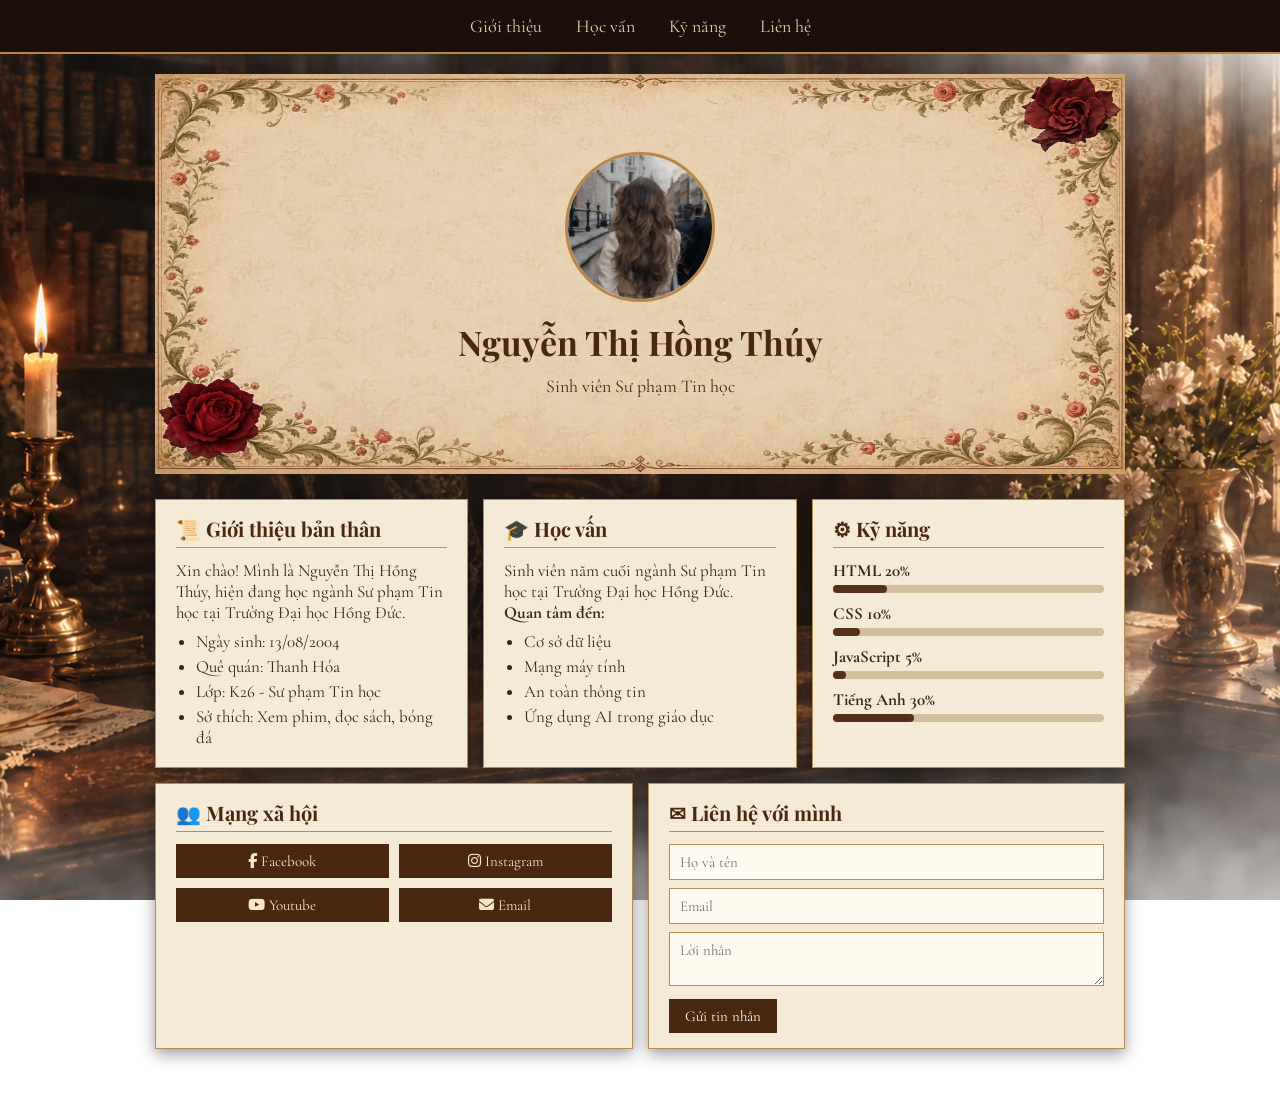
==== index.html @ 57fbdbb1 "Nop bai tap" ====
<!DOCTYPE html>
<html lang="vi">
<head>
    <meta charset="UTF-8">
    <title>Nguyễn Thị Hồng Thúy</title>
    <link href="https://fonts.googleapis.com/css2?family=Cormorant+Garamond:wght@500;700&family=Playfair+Display:wght@700&display=swap" rel="stylesheet">
    <link rel="stylesheet" href="css/style.css">
    <link rel="stylesheet" href="https://cdnjs.cloudflare.com/ajax/libs/font-awesome/6.5.1/css/all.min.css">
</head>
<body>

    <div class="menu">
        <a href="#">Giới thiệu</a>
        <a href="#">Học vấn</a>
        <a href="#">Kỹ năng</a>
        <a href="#">Liên hệ</a>
    </div>

    <div class="thantrang">
        <div class="khungchinh">
            <img class="bia" src="AnhcuaThuy/khung1.png">
            <img class="avatar" src="AnhcuaThuy/avatar.jpg">
            <h1>Nguyễn Thị Hồng Thúy</h1>
            <p class="nghe-nghiep">Sinh viên Sư phạm Tin học</p>
        </div>

        <div class="hang3cot">
            <div class="hopnoidung">
                <h2>📜 Giới thiệu bản thân</h2>
                <p>Xin chào! Mình là Nguyễn Thị Hồng Thúy, hiện đang học ngành Sư phạm Tin học tại Trường Đại học Hồng Đức.</p>
                <ul>
                    <li>Ngày sinh: 13/08/2004</li>
                    <li>Quê quán: Thanh Hóa</li>
                    <li>Lớp: K26 - Sư phạm Tin học</li>
                    <li>Sở thích: Xem phim, đọc sách, bóng đá</li>
                </ul>
            </div>

            <div class="hopnoidung">
                <h2>🎓 Học vấn</h2>
                <p>Sinh viên năm cuối ngành Sư phạm Tin học tại Trường Đại học Hồng Đức.</p>
                <p><b>Quan tâm đến:</b></p>
                <ul>
                    <li>Cơ sở dữ liệu</li>
                    <li>Mạng máy tính</li>
                    <li>An toàn thông tin</li>
                    <li>Ứng dụng AI trong giáo dục</li>
                </ul>
            </div>

            <div class="hopnoidung">
                <h2>⚙ Kỹ năng</h2>
                <div class="dongkynang">
                    <span>HTML</span> <span>20%</span>
                    <div class="thanhxam"><div class="thanhchay" style="width: 20%;"></div></div>
                </div>
                <div class="dongkynang">
                    <span>CSS</span> <span>10%</span>
                    <div class="thanhxam"><div class="thanhchay" style="width: 10%;"></div></div>
                </div>
                <div class="dongkynang">
                    <span>JavaScript</span> <span>5%</span>
                    <div class="thanhxam"><div class="thanhchay" style="width: 5%;"></div></div>
                </div>
                <div class="dongkynang">
                    <span>Tiếng Anh</span> <span>30%</span>
                    <div class="thanhxam"><div class="thanhchay" style="width: 30%;"></div></div>
                </div>
            </div>
        </div>

        <div class="hang2cot">
            <div class="hopnoidung">
                <h2>👥 Mạng xã hội</h2>
                <div class="danhsachnut">
                    <a href="https://www.facebook.com/nguyen.thi.hong.thuy.86806/?locale=vi_VN" Target="blank">
                        <i class="fa-brands fa-facebook-f"></i> Facebook
                    </a>
                    <a href="https://www.instagram.com/hthuy1_308?stkn=MWhvbWF4dzJ4YWx2Mw%3D%3D&utm_source=qr" Target="blank">
                        <i class="fa-brands fa-instagram"></i> Instagram
                    </a>
                    <a href="#" Target="blank">
                        <i class="fa-brands fa-youtube"></i> Youtube
                    </a>
                    <a href="#">
                        <i class="fa-solid fa-envelope"></i> Email
                    </a>
                </div>
            </div>

            <div class="hopnoidung">
                <h2>✉ Liên hệ với mình</h2>
                <form class="bieumau">
                    <input type="text" placeholder="Họ và tên">
                    <input type="email" placeholder="Email">
                    <textarea rows="2" placeholder="Lời nhắn"></textarea>
                    <button type="button">Gửi tin nhắn</button>
                </form>
            </div>
        </div>
    </div>

</body>
</html>
---- css/style.css ----
* {
    margin: 0;
    padding: 0;
    box-sizing: border-box;
}

body {
    margin: 0;
    background: url("background.png");
    background-size: cover;
    background-position: center;
    background-attachment: fixed;

    font-family: 'Cormorant Garamond', serif;
    color: #3b2514;

    padding-bottom: 40px;
}



.menu {
    text-align: center;
    padding: 15px;

    background: #1a0f0a;
    border-bottom: 2px solid #b88648;
}

.menu a {
    color: #e5cfab;
    text-decoration: none;

    margin: 0 15px;
    font-size: 18px;
}

.menu a:hover {
    color: #ffffff;
}



.thantrang {
    max-width: 1000px;
    margin: 20px auto;
    padding: 0 15px;
}



.khungchinh {
    position: relative;

    text-align: center;

    padding: 70px 30px;
    margin-bottom: 25px;

    min-height: 400px;

    display: flex;
    flex-direction: column;
    align-items: center;
    justify-content: center;
}




.bia {
    position: absolute;

    top: 0;
    left: 0;

    width: 100%;
    height: 100%;

    object-fit: fill;

    z-index: 0;

    pointer-events: none;
}



.avatar {
    position: relative;
    z-index: 1;

    width: 150px;
    height: 150px;

    border-radius: 50%;

    border: 3px solid #b88648;

    object-fit: cover;

    margin-bottom: 12px;
}




.khungchinh h1 {
    position: relative;
    z-index: 1;

    font-family: 'Playfair Display', serif;

    color: #4a2810;

    font-size: 34px;

    margin: 5px 0;
}



.nghe-nghiep {
    position: relative;
    z-index: 1;

    color: #4a2810;

    font-size: 18px;

    margin-top: 5px;
}


.hang3cot {
    display: grid;

    grid-template-columns: 1fr 1fr 1fr;

    gap: 15px;

    margin-bottom: 15px;
}




.hang2cot {
    display: grid;

    grid-template-columns: 1fr 1fr;

    gap: 15px;
}



.hopnoidung {
    background: #f4ead5;

    border: 1.5px solid #b58c55;

    padding: 15px 20px;

    font-size: 17px;

    box-shadow:
        0 5px 15px rgba(0, 0, 0, 0.4);
}



.hopnoidung h2 {
    font-family: 'Playfair Display', serif;

    font-size: 20px;

    color: #4a2810;

    border-bottom: 1px solid #b58c55;

    padding-bottom: 5px;

    margin-bottom: 12px;
}



ul {
    margin-left: 20px;
    margin-top: 8px;
}

li {
    margin-bottom: 4px;
}



.dongkynang {
    margin-bottom: 10px;

    font-weight: bold;
}

.thanhxam {
    background: #d4be9c;

    height: 8px;

    border-radius: 5px;

    margin-top: 4px;
}

.thanhchay {
    background: #543118;

    height: 100%;

    border-radius: 5px;
}




.danhsachnut {
    display: grid;

    grid-template-columns: 1fr 1fr;

    gap: 10px;
}

.danhsachnut a {
    text-align: center;

    background: #4a2810;

    color: #f7e6c4;

    text-decoration: none;

    padding: 8px;

    font-size: 15px;

    transition: 0.2s;
}

.danhsachnut a:hover {
    background: #6b4324;
}



.bieumau input,
.bieumau textarea {
    width: 100%;

    padding: 8px 10px;

    margin-bottom: 8px;

    border: 1px solid #b58c55;

    background: #fffaf0;

    font-family: inherit;

    font-size: 15px;
}

.bieumau textarea {
    resize: vertical;
}

.bieumau button {
    background: #4a2810;

    color: #fff;

    border: none;

    padding: 8px 16px;

    cursor: pointer;

    font-family: inherit;

    font-size: 15px;
}

.bieumau button:hover {
    background: #6b4324;
}


/* =========================
   ĐIỆN THOẠI
========================= */

@media (max-width: 700px) {

    .menu a {
        margin: 0 6px;
        font-size: 16px;
    }

    .hang3cot {
        grid-template-columns: 1fr;
    }

    .hang2cot {
        grid-template-columns: 1fr;
    }

    .khungchinh {
        padding: 50px 20px;
        min-height: 350px;
    }

    .avatar {
        width: 120px;
        height: 120px;
    }

    .khungchinh h1 {
        font-size: 27px;
    }
}
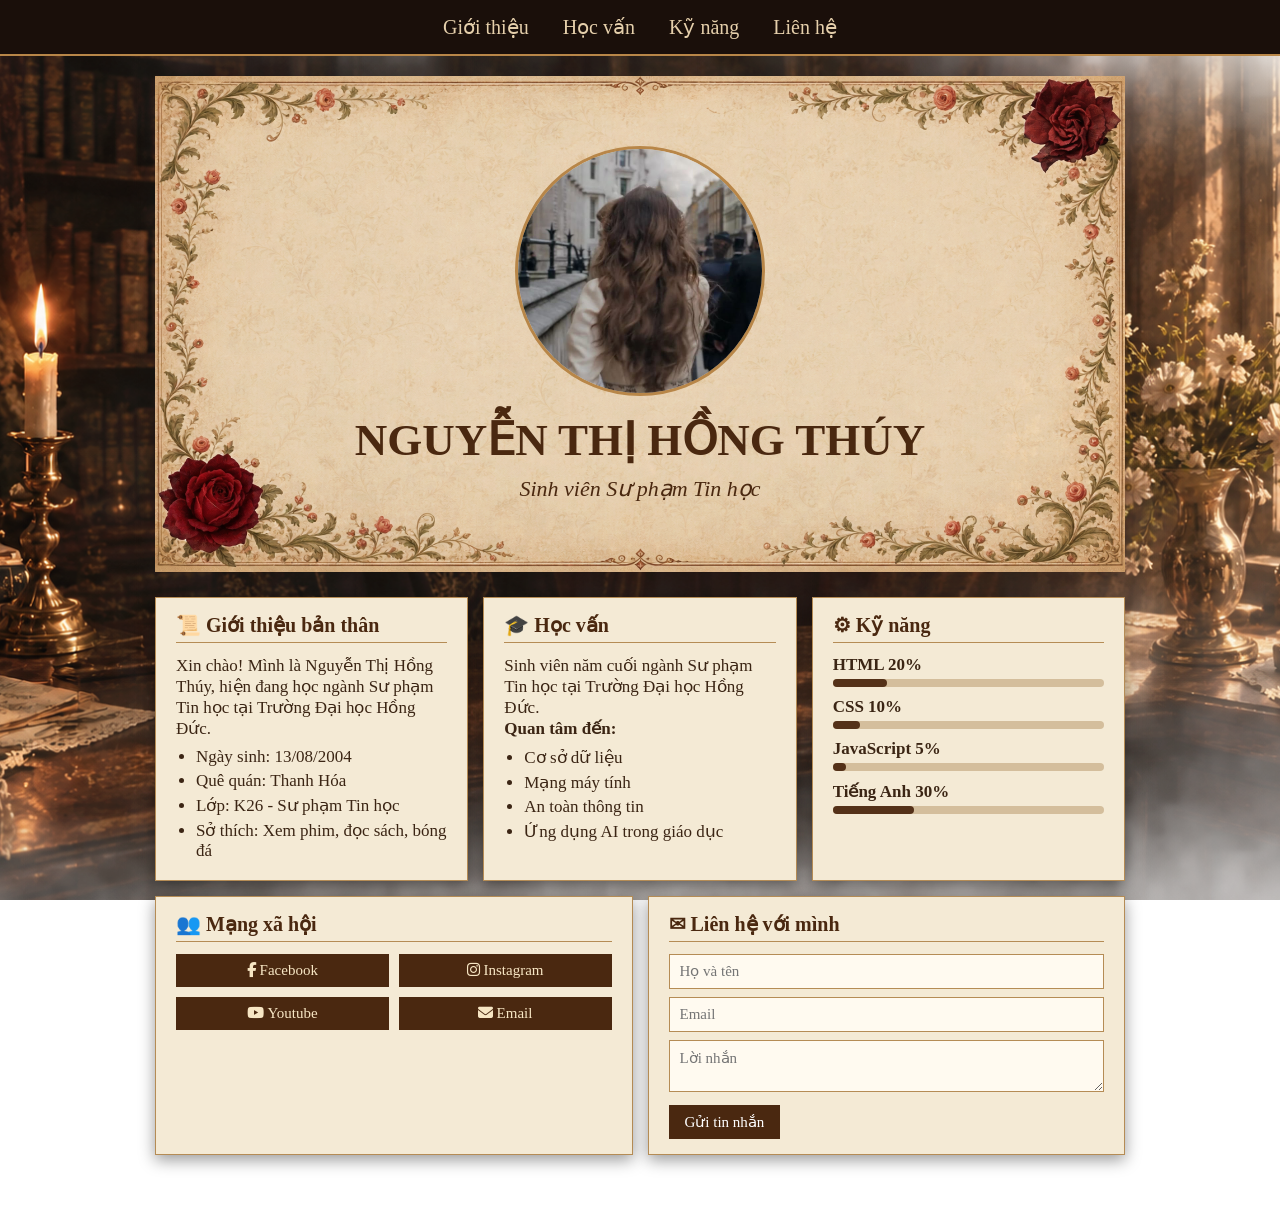
==== commit a22d1f85: "Cap nhat lai trang web" ====
--- a/index.html
+++ b/index.html
@@ -3,7 +3,6 @@
 <head>
     <meta charset="UTF-8">
     <title>Nguyễn Thị Hồng Thúy</title>
-    <link href="https://fonts.googleapis.com/css2?family=Cormorant+Garamond:wght@500;700&family=Playfair+Display:wght@700&display=swap" rel="stylesheet">
     <link rel="stylesheet" href="css/style.css">
     <link rel="stylesheet" href="https://cdnjs.cloudflare.com/ajax/libs/font-awesome/6.5.1/css/all.min.css">
 </head>
@@ -20,8 +19,10 @@
         <div class="khungchinh">
             <img class="bia" src="AnhcuaThuy/khung1.png">
             <img class="avatar" src="AnhcuaThuy/avatar.jpg">
-            <h1>Nguyễn Thị Hồng Thúy</h1>
-            <p class="nghe-nghiep">Sinh viên Sư phạm Tin học</p>
+            <h1>NGUYỄN THỊ HỒNG THÚY</h1>
+            <p class="nghenghiep">
+                <i>Sinh viên Sư phạm Tin học</i>
+            </p>
         </div>
 
         <div class="hang3cot">
--- a/css/style.css
+++ b/css/style.css
@@ -11,7 +11,7 @@
     background-position: center;
     background-attachment: fixed;
 
-    font-family: 'Cormorant Garamond', serif;
+    font-family: "Times New Roman";
     color: #3b2514;
 
     padding-bottom: 40px;
@@ -32,7 +32,7 @@
     text-decoration: none;
 
     margin: 0 15px;
-    font-size: 18px;
+    font-size: 20px;
 }
 
 .menu a:hover {
@@ -90,8 +90,8 @@
     position: relative;
     z-index: 1;
 
-    width: 150px;
-    height: 150px;
+    width: 250px;
+    height: 250px;
 
     border-radius: 50%;
 
@@ -109,24 +109,24 @@
     position: relative;
     z-index: 1;
 
-    font-family: 'Playfair Display', serif;
+    font-family: "Times New Roman";
 
     color: #4a2810;
 
-    font-size: 34px;
+    font-size: 45px;
 
     margin: 5px 0;
 }
 
 
 
-.nghe-nghiep {
+.nghenghiep {
     position: relative;
     z-index: 1;
 
     color: #4a2810;
 
-    font-size: 18px;
+    font-size: 22px;
 
     margin-top: 5px;
 }
@@ -171,7 +171,7 @@
 
 
 .hopnoidung h2 {
-    font-family: 'Playfair Display', serif;
+    font-family: "Times New Roman";
 
     font-size: 20px;
 
@@ -296,9 +296,7 @@
 }
 
 
-/* =========================
-   ĐIỆN THOẠI
-========================= */
+
 
 @media (max-width: 700px) {
 
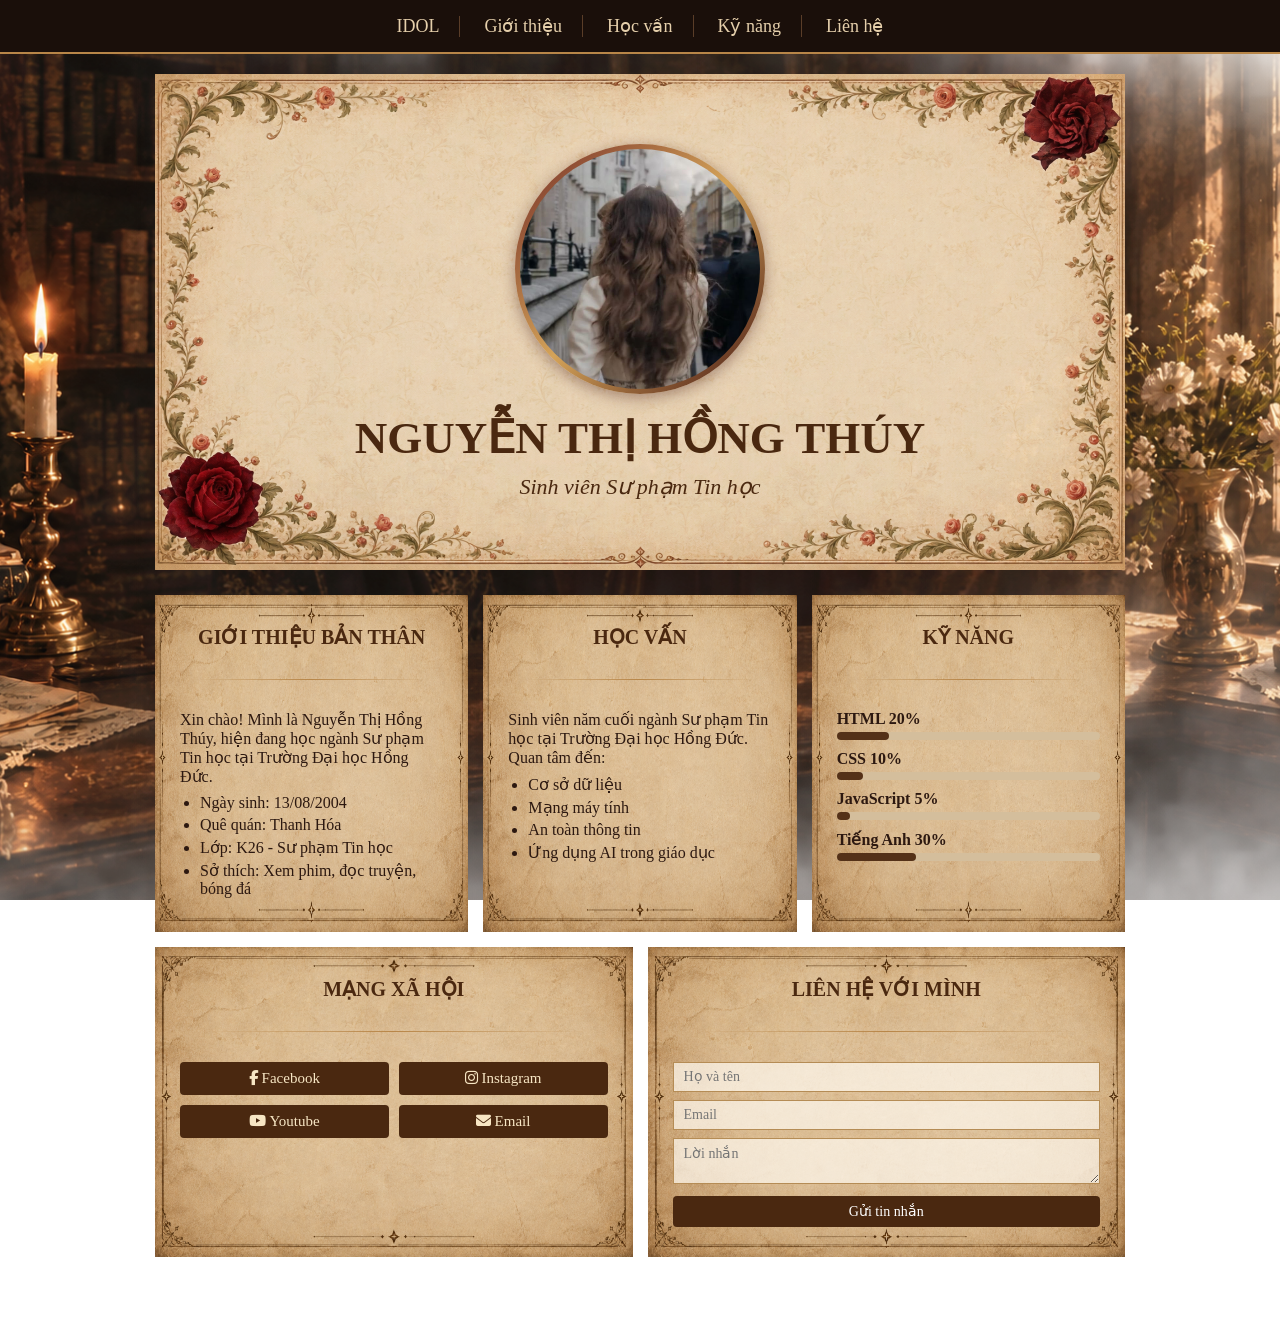
==== commit 17139086: "Cap nhat lai trang web" ====
--- a/index.html
+++ b/index.html
@@ -9,10 +9,11 @@
 <body>
 
     <div class="menu">
-        <a href="#">Giới thiệu</a>
-        <a href="#">Học vấn</a>
-        <a href="#">Kỹ năng</a>
-        <a href="#">Liên hệ</a>
+        <a href="messi.html" target="blank">IDOL</a>
+        <a href="#gioithieu">Giới thiệu</a>
+        <a href="#hocvan">Học vấn</a>
+        <a href="#kynang">Kỹ năng</a>
+        <a href="#lienhe">Liên hệ</a>
     </div>
 
     <div class="thantrang">
@@ -26,21 +27,23 @@
         </div>
 
         <div class="hang3cot">
-            <div class="hopnoidung">
-                <h2>📜 Giới thiệu bản thân</h2>
+            <div class="hopnoidung" id="gioithieu">
+                <h2>GIỚI THIỆU BẢN THÂN</h2>
+                <hr>
                 <p>Xin chào! Mình là Nguyễn Thị Hồng Thúy, hiện đang học ngành Sư phạm Tin học tại Trường Đại học Hồng Đức.</p>
                 <ul>
                     <li>Ngày sinh: 13/08/2004</li>
                     <li>Quê quán: Thanh Hóa</li>
                     <li>Lớp: K26 - Sư phạm Tin học</li>
-                    <li>Sở thích: Xem phim, đọc sách, bóng đá</li>
+                    <li>Sở thích: Xem phim, đọc truyện, bóng đá</li>
                 </ul>
             </div>
 
-            <div class="hopnoidung">
-                <h2>🎓 Học vấn</h2>
+            <div class="hopnoidung" id="hocvan">
+                <h2>HỌC VẤN</h2>
+                <hr>
                 <p>Sinh viên năm cuối ngành Sư phạm Tin học tại Trường Đại học Hồng Đức.</p>
-                <p><b>Quan tâm đến:</b></p>
+                <p>Quan tâm đến:</p>
                 <ul>
                     <li>Cơ sở dữ liệu</li>
                     <li>Mạng máy tính</li>
@@ -49,8 +52,9 @@
                 </ul>
             </div>
 
-            <div class="hopnoidung">
-                <h2>⚙ Kỹ năng</h2>
+            <div class="hopnoidung" id="kynang">
+                <h2>KỸ NĂNG</h2>
+                <hr>
                 <div class="dongkynang">
                     <span>HTML</span> <span>20%</span>
                     <div class="thanhxam"><div class="thanhchay" style="width: 20%;"></div></div>
@@ -72,15 +76,16 @@
 
         <div class="hang2cot">
             <div class="hopnoidung">
-                <h2>👥 Mạng xã hội</h2>
+                <h2>MẠNG XÃ HỘI</h2>
+                <hr>
                 <div class="danhsachnut">
-                    <a href="https://www.facebook.com/nguyen.thi.hong.thuy.86806/?locale=vi_VN" Target="blank">
+                    <a href="https://www.facebook.com/nguyen.thi.hong.thuy.86806/?locale=vi_VN" target="_blank">
                         <i class="fa-brands fa-facebook-f"></i> Facebook
                     </a>
-                    <a href="https://www.instagram.com/hthuy1_308?stkn=MWhvbWF4dzJ4YWx2Mw%3D%3D&utm_source=qr" Target="blank">
+                    <a href="https://www.instagram.com/hthuy1_308?stkn=MWhvbWF4dzJ4YWx2Mw%3D%3D&utm_source=qr" target="_blank">
                         <i class="fa-brands fa-instagram"></i> Instagram
                     </a>
-                    <a href="#" Target="blank">
+                    <a href="#" target="_blank">
                         <i class="fa-brands fa-youtube"></i> Youtube
                     </a>
                     <a href="#">
@@ -89,8 +94,9 @@
                 </div>
             </div>
 
-            <div class="hopnoidung">
-                <h2>✉ Liên hệ với mình</h2>
+            <div class="hopnoidung" id="lienhe">
+                <h2>LIÊN HỆ VỚI MÌNH</h2>
+                <hr>
                 <form class="bieumau">
                     <input type="text" placeholder="Họ và tên">
                     <input type="email" placeholder="Email">
--- a/css/style.css
+++ b/css/style.css
@@ -10,19 +10,14 @@
     background-size: cover;
     background-position: center;
     background-attachment: fixed;
-
     font-family: "Times New Roman";
     color: #3b2514;
-
     padding-bottom: 40px;
 }
 
-
-
 .menu {
     text-align: center;
     padding: 15px;
-
     background: #1a0f0a;
     border-bottom: 2px solid #b88648;
 }
@@ -30,16 +25,19 @@
 .menu a {
     color: #e5cfab;
     text-decoration: none;
-
-    margin: 0 15px;
-    font-size: 20px;
+    padding: 0 20px;
+    font-size: 18px;
+    border-right: 1px solid #5a3d28;
+    display: inline-block;
+}
+
+.menu a:last-child {
+    border-right: none;
 }
 
 .menu a:hover {
     color: #ffffff;
 }
-
-
 
 .thantrang {
     max-width: 1000px;
@@ -47,144 +45,89 @@
     padding: 0 15px;
 }
 
-
-
 .khungchinh {
     position: relative;
-
-    text-align: center;
-
+    text-align: center;
     padding: 70px 30px;
     margin-bottom: 25px;
-
     min-height: 400px;
-
     display: flex;
     flex-direction: column;
     align-items: center;
     justify-content: center;
 }
 
-
-
-
 .bia {
     position: absolute;
-
     top: 0;
     left: 0;
-
     width: 100%;
     height: 100%;
-
     object-fit: fill;
-
     z-index: 0;
-
     pointer-events: none;
 }
 
-
-
 .avatar {
     position: relative;
     z-index: 1;
-
     width: 250px;
     height: 250px;
-
     border-radius: 50%;
-
-    border: 3px solid #b88648;
-
     object-fit: cover;
-
     margin-bottom: 12px;
-}
-
-
-
+    padding: 5px;
+    background: linear-gradient(135deg, #722A25 0%, #d4a359 50%, #421310 100%);
+    box-shadow: 0 4px 15px rgba(66, 19, 16, 0.4);
+}
 
 .khungchinh h1 {
     position: relative;
     z-index: 1;
-
     font-family: "Times New Roman";
-
     color: #4a2810;
-
     font-size: 45px;
-
     margin: 5px 0;
 }
 
-
-
 .nghenghiep {
     position: relative;
     z-index: 1;
-
     color: #4a2810;
-
     font-size: 22px;
-
     margin-top: 5px;
 }
-
 
 .hang3cot {
     display: grid;
-
     grid-template-columns: 1fr 1fr 1fr;
-
     gap: 15px;
-
     margin-bottom: 15px;
 }
-
-
-
 
 .hang2cot {
     display: grid;
-
     grid-template-columns: 1fr 1fr;
-
     gap: 15px;
 }
 
-
-
 .hopnoidung {
-    background: #f4ead5;
-
-    border: 1.5px solid #b58c55;
-
-    padding: 15px 20px;
-
-    font-size: 17px;
-
-    box-shadow:
-        0 5px 15px rgba(0, 0, 0, 0.4);
-}
-
-
+    text-align: left;
+    background: url("../AnhcuaThuy/khungnho.png") no-repeat center center;
+    background-size: 100% 100%;
+    padding: 30px 25px;
+    font-size: 16px;
+    color: #2c1810;
+    min-height: 260px;
+}
 
 .hopnoidung h2 {
+    text-align: center;
     font-family: "Times New Roman";
-
     font-size: 20px;
-
     color: #4a2810;
-
-    border-bottom: 1px solid #b58c55;
-
-    padding-bottom: 5px;
-
-    margin-bottom: 12px;
-}
-
-
+    margin-bottom: 10px;
+}
 
 ul {
     margin-left: 20px;
@@ -195,80 +138,60 @@
     margin-bottom: 4px;
 }
 
-
-
 .dongkynang {
     margin-bottom: 10px;
-
     font-weight: bold;
 }
 
 .thanhxam {
     background: #d4be9c;
-
     height: 8px;
-
     border-radius: 5px;
-
     margin-top: 4px;
 }
 
 .thanhchay {
     background: #543118;
-
     height: 100%;
-
     border-radius: 5px;
 }
-
-
-
 
 .danhsachnut {
     display: grid;
-
     grid-template-columns: 1fr 1fr;
-
     gap: 10px;
+    margin-top: 10px;
 }
 
 .danhsachnut a {
     text-align: center;
-
     background: #4a2810;
-
     color: #f7e6c4;
-
     text-decoration: none;
-
     padding: 8px;
-
     font-size: 15px;
-
     transition: 0.2s;
+    border-radius: 4px;
 }
 
 .danhsachnut a:hover {
     background: #6b4324;
 }
 
-
+.bieumau {
+    margin-top: 5px;
+}
 
 .bieumau input,
 .bieumau textarea {
     width: 100%;
-
-    padding: 8px 10px;
-
+    padding: 6px 10px;
     margin-bottom: 8px;
-
     border: 1px solid #b58c55;
-
-    background: #fffaf0;
-
+    background: rgba(255, 250, 240, 0.7);
     font-family: inherit;
-
-    font-size: 15px;
+    font-size: 14px;
+    color: #2c1810;
 }
 
 .bieumau textarea {
@@ -277,29 +200,29 @@
 
 .bieumau button {
     background: #4a2810;
-
     color: #fff;
-
     border: none;
-
-    padding: 8px 16px;
-
+    padding: 7px 15px;
     cursor: pointer;
-
     font-family: inherit;
-
-    font-size: 15px;
+    font-size: 14px;
+    border-radius: 4px;
+    width: 100%;
 }
 
 .bieumau button:hover {
     background: #6b4324;
 }
 
-
-
+hr {
+    border: none;
+    height: 1px;
+    background: linear-gradient(to right, transparent, #b88648, transparent);
+    margin: 30px auto;
+    width: 90%;
+}
 
 @media (max-width: 700px) {
-
     .menu a {
         margin: 0 6px;
         font-size: 16px;
@@ -326,4 +249,8 @@
     .khungchinh h1 {
         font-size: 27px;
     }
+
+    .hopnoidung {
+        padding: 25px 20px;
+    }
 }
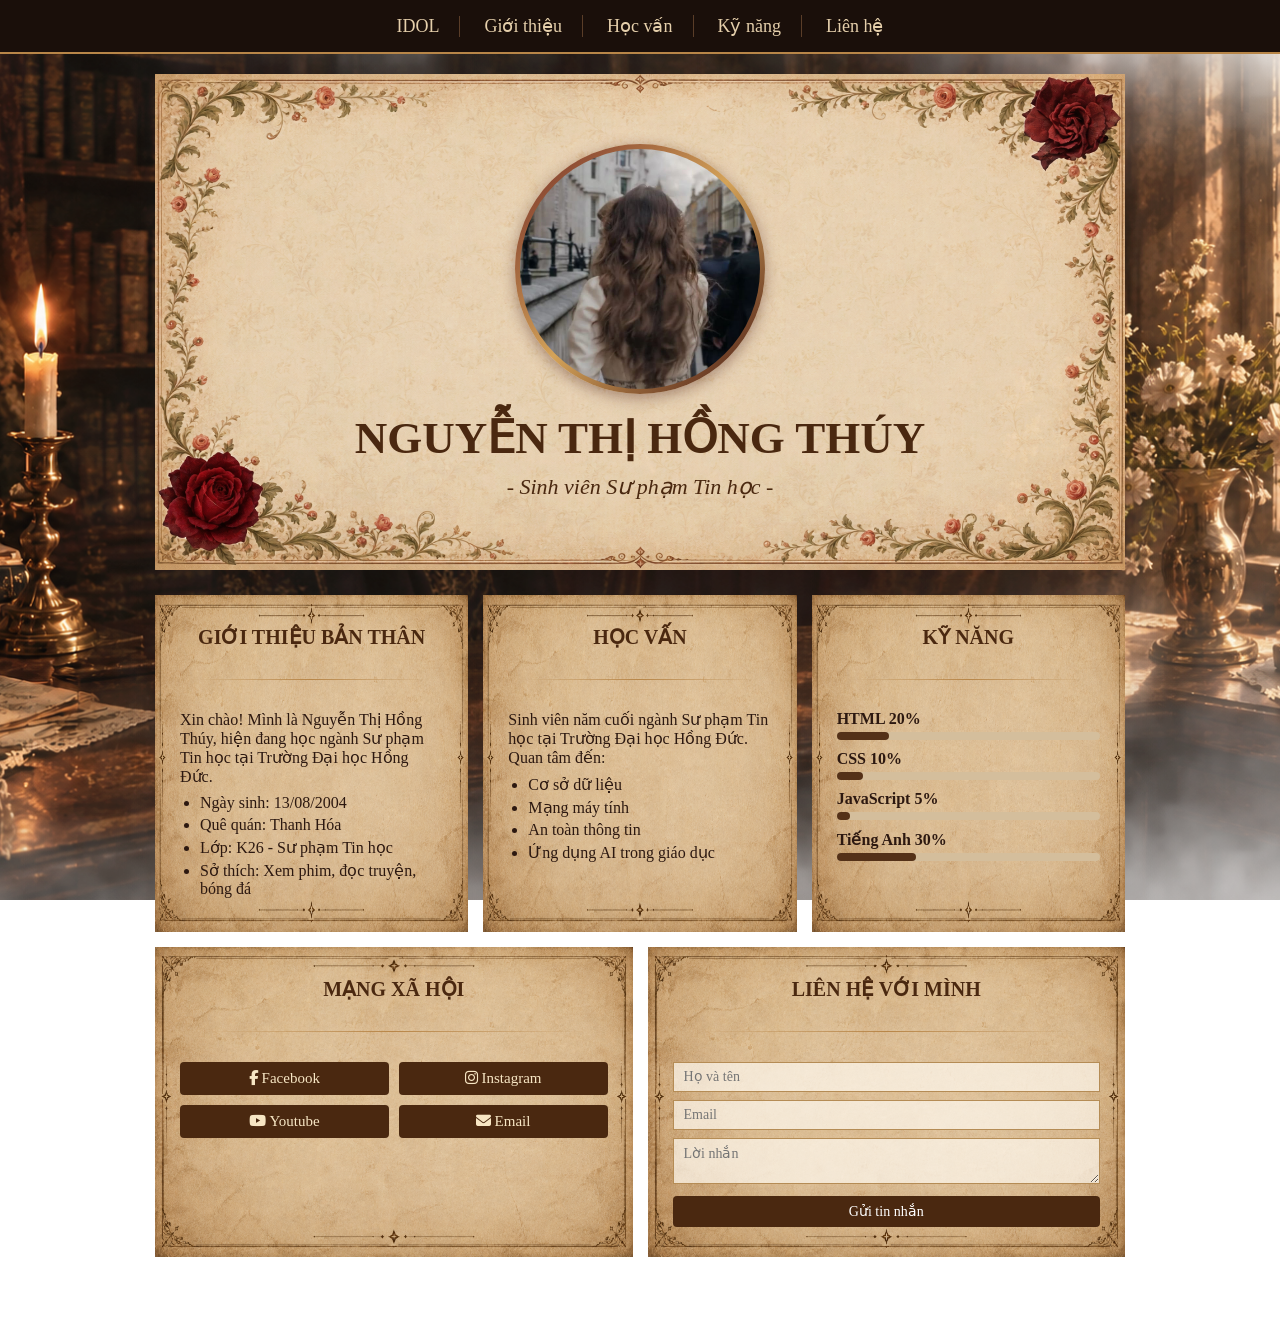
==== commit 6c427a8e: "Cập nhật lần cuối" ====
--- a/index.html
+++ b/index.html
@@ -22,7 +22,7 @@
             <img class="avatar" src="AnhcuaThuy/avatar.jpg">
             <h1>NGUYỄN THỊ HỒNG THÚY</h1>
             <p class="nghenghiep">
-                <i>Sinh viên Sư phạm Tin học</i>
+                <i>- Sinh viên Sư phạm Tin học -</i>
             </p>
         </div>
 
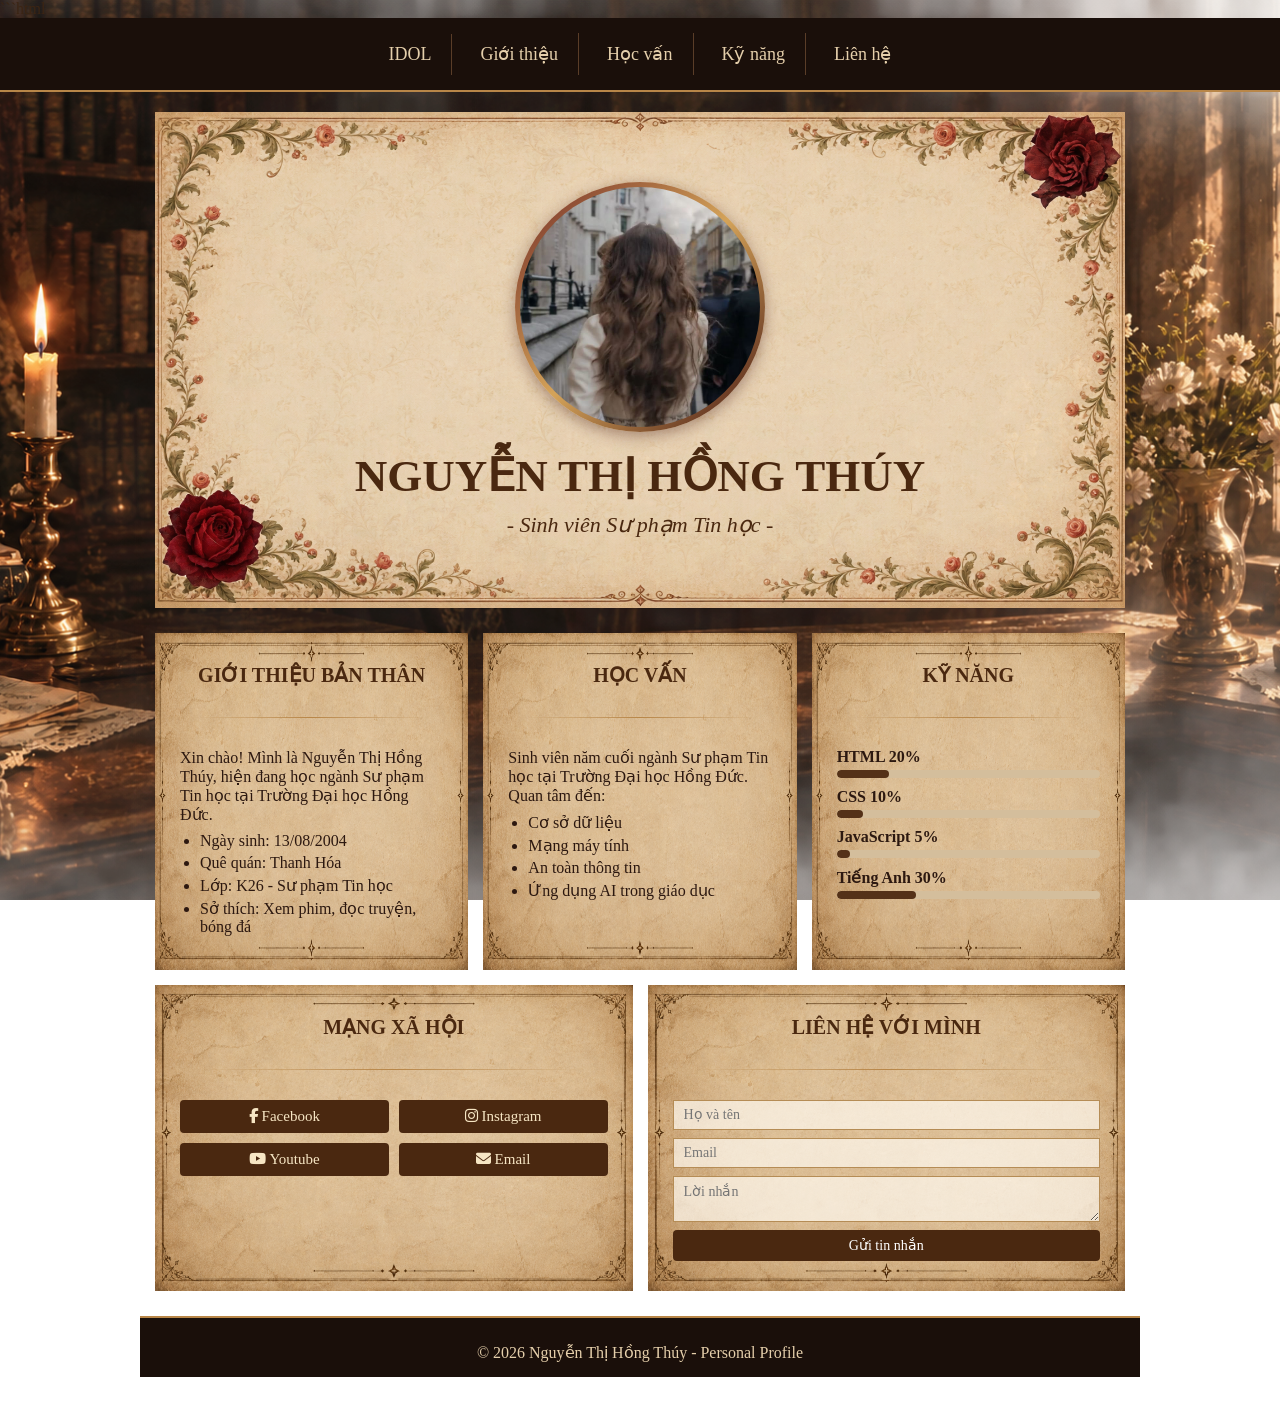
==== commit b8816820: "Cập nhật lần cuối" ====
--- a/index.html
+++ b/index.html
@@ -1,15 +1,18 @@
+```html
 <!DOCTYPE html>
 <html lang="vi">
 <head>
     <meta charset="UTF-8">
+    <meta name="viewport" content="width=device-width, initial-scale=1.0">
     <title>Nguyễn Thị Hồng Thúy</title>
     <link rel="stylesheet" href="css/style.css">
     <link rel="stylesheet" href="https://cdnjs.cloudflare.com/ajax/libs/font-awesome/6.5.1/css/all.min.css">
 </head>
+
 <body>
 
     <div class="menu">
-        <a href="messi.html" target="blank">IDOL</a>
+        <a href="messi.html" target="_blank">IDOL</a>
         <a href="#gioithieu">Giới thiệu</a>
         <a href="#hocvan">Học vấn</a>
         <a href="#kynang">Kỹ năng</a>
@@ -17,20 +20,31 @@
     </div>
 
     <div class="thantrang">
+
         <div class="khungchinh">
-            <img class="bia" src="AnhcuaThuy/khung1.png">
-            <img class="avatar" src="AnhcuaThuy/avatar.jpg">
+            <img class="bia" src="AnhcuaThuy/khung1.png" alt="Khung trang trí">
+
+            <img class="avatar" src="AnhcuaThuy/avatar.jpg" alt="Ảnh Nguyễn Thị Hồng Thúy">
+
             <h1>NGUYỄN THỊ HỒNG THÚY</h1>
+
             <p class="nghenghiep">
                 <i>- Sinh viên Sư phạm Tin học -</i>
             </p>
         </div>
 
         <div class="hang3cot">
+
             <div class="hopnoidung" id="gioithieu">
                 <h2>GIỚI THIỆU BẢN THÂN</h2>
                 <hr>
-                <p>Xin chào! Mình là Nguyễn Thị Hồng Thúy, hiện đang học ngành Sư phạm Tin học tại Trường Đại học Hồng Đức.</p>
+
+                <p>
+                    Xin chào! Mình là Nguyễn Thị Hồng Thúy,
+                    hiện đang học ngành Sư phạm Tin học tại
+                    Trường Đại học Hồng Đức.
+                </p>
+
                 <ul>
                     <li>Ngày sinh: 13/08/2004</li>
                     <li>Quê quán: Thanh Hóa</li>
@@ -42,8 +56,14 @@
             <div class="hopnoidung" id="hocvan">
                 <h2>HỌC VẤN</h2>
                 <hr>
-                <p>Sinh viên năm cuối ngành Sư phạm Tin học tại Trường Đại học Hồng Đức.</p>
+
+                <p>
+                    Sinh viên năm cuối ngành Sư phạm Tin học
+                    tại Trường Đại học Hồng Đức.
+                </p>
+
                 <p>Quan tâm đến:</p>
+
                 <ul>
                     <li>Cơ sở dữ liệu</li>
                     <li>Mạng máy tính</li>
@@ -55,57 +75,115 @@
             <div class="hopnoidung" id="kynang">
                 <h2>KỸ NĂNG</h2>
                 <hr>
+
                 <div class="dongkynang">
-                    <span>HTML</span> <span>20%</span>
-                    <div class="thanhxam"><div class="thanhchay" style="width: 20%;"></div></div>
+                    <span>HTML</span>
+                    <span>20%</span>
+                    <div class="thanhxam">
+                        <div class="thanhchay" style="width: 20%;"></div>
+                    </div>
                 </div>
+
                 <div class="dongkynang">
-                    <span>CSS</span> <span>10%</span>
-                    <div class="thanhxam"><div class="thanhchay" style="width: 10%;"></div></div>
+                    <span>CSS</span>
+                    <span>10%</span>
+                    <div class="thanhxam">
+                        <div class="thanhchay" style="width: 10%;"></div>
+                    </div>
                 </div>
+
                 <div class="dongkynang">
-                    <span>JavaScript</span> <span>5%</span>
-                    <div class="thanhxam"><div class="thanhchay" style="width: 5%;"></div></div>
+                    <span>JavaScript</span>
+                    <span>5%</span>
+                    <div class="thanhxam">
+                        <div class="thanhchay" style="width: 5%;"></div>
+                    </div>
                 </div>
+
                 <div class="dongkynang">
-                    <span>Tiếng Anh</span> <span>30%</span>
-                    <div class="thanhxam"><div class="thanhchay" style="width: 30%;"></div></div>
+                    <span>Tiếng Anh</span>
+                    <span>30%</span>
+                    <div class="thanhxam">
+                        <div class="thanhchay" style="width: 30%;"></div>
+                    </div>
                 </div>
             </div>
+
         </div>
 
         <div class="hang2cot">
+
             <div class="hopnoidung">
                 <h2>MẠNG XÃ HỘI</h2>
                 <hr>
+
                 <div class="danhsachnut">
+
                     <a href="https://www.facebook.com/nguyen.thi.hong.thuy.86806/?locale=vi_VN" target="_blank">
-                        <i class="fa-brands fa-facebook-f"></i> Facebook
+                        <i class="fa-brands fa-facebook-f"></i>
+                        Facebook
                     </a>
-                    <a href="https://www.instagram.com/hthuy1_308?stkn=MWhvbWF4dzJ4YWx2Mw%3D%3D&utm_source=qr" target="_blank">
-                        <i class="fa-brands fa-instagram"></i> Instagram
+
+                    <a href="https://www.instagram.com/hthuy1_308" target="_blank">
+                        <i class="fa-brands fa-instagram"></i>
+                        Instagram
                     </a>
+
                     <a href="#" target="_blank">
-                        <i class="fa-brands fa-youtube"></i> Youtube
+                        <i class="fa-brands fa-youtube"></i>
+                        Youtube
                     </a>
-                    <a href="#">
-                        <i class="fa-solid fa-envelope"></i> Email
+
+                    <a href="mailto:thuyhong@example.com">
+                        <i class="fa-solid fa-envelope"></i>
+                        Email
                     </a>
+
                 </div>
             </div>
 
             <div class="hopnoidung" id="lienhe">
                 <h2>LIÊN HỆ VỚI MÌNH</h2>
                 <hr>
+
                 <form class="bieumau">
-                    <input type="text" placeholder="Họ và tên">
-                    <input type="email" placeholder="Email">
-                    <textarea rows="2" placeholder="Lời nhắn"></textarea>
-                    <button type="button">Gửi tin nhắn</button>
+
+                    <input
+                        type="text"
+                        placeholder="Họ và tên"
+                        required
+                    >
+
+                    <input
+                        type="email"
+                        placeholder="Email"
+                        required
+                    >
+
+                    <textarea
+                        rows="2"
+                        placeholder="Lời nhắn"
+                        required
+                    ></textarea>
+
+                    <button type="button">
+                        Gửi tin nhắn
+                    </button>
+
                 </form>
             </div>
+
         </div>
+
     </div>
 
+    <footer class="chantrang">
+
+
+            © 2026 Nguyễn Thị Hồng Thúy - Personal Profile
+
+
+    </footer>
+
 </body>
-</html>+</html>
--- a/css/style.css
+++ b/css/style.css
@@ -1,7 +1,12 @@
+
 * {
     margin: 0;
     padding: 0;
     box-sizing: border-box;
+}
+
+html {
+    scroll-behavior: smooth;
 }
 
 body {
@@ -10,7 +15,7 @@
     background-size: cover;
     background-position: center;
     background-attachment: fixed;
-    font-family: "Times New Roman";
+    font-family: "Times New Roman", serif;
     color: #3b2514;
     padding-bottom: 40px;
 }
@@ -20,15 +25,19 @@
     padding: 15px;
     background: #1a0f0a;
     border-bottom: 2px solid #b88648;
+    animation: menuXuatHien 0.7s ease-out;
 }
 
 .menu a {
+    position: relative;
     color: #e5cfab;
     text-decoration: none;
-    padding: 0 20px;
+    padding: 10px 20px;
+    margin: 0 2px;
     font-size: 18px;
     border-right: 1px solid #5a3d28;
     display: inline-block;
+    transition: color 0.25s ease, background 0.25s ease, transform 0.25s ease;
 }
 
 .menu a:last-child {
@@ -37,6 +46,31 @@
 
 .menu a:hover {
     color: #ffffff;
+    background: rgba(184, 134, 72, 0.18);
+    transform: translateY(-2px);
+}
+
+.menu a::after {
+    content: "";
+    position: absolute;
+    left: 20%;
+    right: 20%;
+    bottom: 3px;
+    height: 2px;
+    background: #d4a359;
+    transform: scaleX(0);
+    transition: transform 0.25s ease;
+}
+
+.menu a:hover::after,
+.menu a:focus::after {
+    transform: scaleX(1);
+}
+
+.menu a:focus {
+    color: #ffffff;
+    background: rgba(184, 134, 72, 0.25);
+    outline: none;
 }
 
 .thantrang {
@@ -55,6 +89,7 @@
     flex-direction: column;
     align-items: center;
     justify-content: center;
+    animation: khungXuatHien 0.9s ease-out;
 }
 
 .bia {
@@ -77,17 +112,22 @@
     object-fit: cover;
     margin-bottom: 12px;
     padding: 5px;
-    background: linear-gradient(135deg, #722A25 0%, #d4a359 50%, #421310 100%);
+    background: linear-gradient(
+        135deg,
+        #722A25 0%,
+        #d4a359 50%,
+        #421310 100%
+    );
     box-shadow: 0 4px 15px rgba(66, 19, 16, 0.4);
 }
 
 .khungchinh h1 {
     position: relative;
     z-index: 1;
-    font-family: "Times New Roman";
     color: #4a2810;
     font-size: 45px;
     margin: 5px 0;
+    animation: chuHien 0.8s ease-out 0.2s both;
 }
 
 .nghenghiep {
@@ -96,6 +136,7 @@
     color: #4a2810;
     font-size: 22px;
     margin-top: 5px;
+    animation: chuHien 0.8s ease-out 0.35s both;
 }
 
 .hang3cot {
@@ -119,11 +160,36 @@
     font-size: 16px;
     color: #2c1810;
     min-height: 260px;
+    transition: transform 0.25s ease, filter 0.25s ease;
+}
+
+.hopnoidung:hover {
+    transform: translateY(-3px);
+    filter: brightness(1.02);
+}
+
+.hang3cot .hopnoidung:nth-child(1) {
+    animation: bayTuTrai 0.8s ease-out 0.25s both;
+}
+
+.hang3cot .hopnoidung:nth-child(2) {
+    animation: bayLen 0.8s ease-out 0.35s both;
+}
+
+.hang3cot .hopnoidung:nth-child(3) {
+    animation: bayTuPhai 0.8s ease-out 0.45s both;
+}
+
+.hang2cot .hopnoidung:nth-child(1) {
+    animation: bayLen 0.8s ease-out 0.55s both;
+}
+
+.hang2cot .hopnoidung:nth-child(2) {
+    animation: bayLen 0.8s ease-out 0.65s both;
 }
 
 .hopnoidung h2 {
     text-align: center;
-    font-family: "Times New Roman";
     font-size: 20px;
     color: #4a2810;
     margin-bottom: 10px;
@@ -148,12 +214,14 @@
     height: 8px;
     border-radius: 5px;
     margin-top: 4px;
+    overflow: hidden;
 }
 
 .thanhchay {
     background: #543118;
     height: 100%;
     border-radius: 5px;
+    transition: width 1s ease;
 }
 
 .danhsachnut {
@@ -170,12 +238,13 @@
     text-decoration: none;
     padding: 8px;
     font-size: 15px;
-    transition: 0.2s;
     border-radius: 4px;
+    transition: background 0.25s ease, transform 0.25s ease;
 }
 
 .danhsachnut a:hover {
     background: #6b4324;
+    transform: translateY(-2px);
 }
 
 .bieumau {
@@ -192,6 +261,15 @@
     font-family: inherit;
     font-size: 14px;
     color: #2c1810;
+    outline: none;
+    transition: 0.25s ease;
+}
+
+.bieumau input:focus,
+.bieumau textarea:focus {
+    border-color: #543118;
+    background: rgba(255, 250, 240, 0.95);
+    box-shadow: 0 0 5px rgba(84, 49, 24, 0.2);
 }
 
 .bieumau textarea {
@@ -208,10 +286,12 @@
     font-size: 14px;
     border-radius: 4px;
     width: 100%;
+    transition: background 0.25s ease, transform 0.25s ease;
 }
 
 .bieumau button:hover {
     background: #6b4324;
+    transform: translateY(-1px);
 }
 
 hr {
@@ -222,9 +302,168 @@
     width: 90%;
 }
 
+.chantrang {
+    max-width: 1000px;
+    margin: 25px auto 0;
+    padding: 25px 20px 15px;
+    text-align: center;
+    background: #1a0f0a;
+    color: #e5cfab;
+    border-top: 2px solid #b88648;
+    animation: footerXuatHien 0.8s ease-out;
+}
+
+.thongtinchantrang h3 {
+    color: #d4a359;
+    font-size: 20px;
+    margin-bottom: 8px;
+}
+
+.thongtinchantrang p {
+    font-size: 15px;
+    margin-bottom: 4px;
+}
+
+.lienhechantrang {
+    display: flex;
+    justify-content: center;
+    gap: 25px;
+    margin: 18px 0;
+}
+
+.lienhechantrang a {
+    color: #e5cfab;
+    text-decoration: none;
+    font-size: 15px;
+    transition: color 0.25s ease, transform 0.25s ease;
+}
+
+.lienhechantrang a:hover {
+    color: #ffffff;
+    transform: translateY(-2px);
+}
+
+.lienhechantrang i {
+    margin-right: 5px;
+}
+
+.banquyen {
+    padding-top: 12px;
+    border-top: 1px solid #5a3d28;
+    color: #b58c55;
+    font-size: 13px;
+}
+
+@keyframes menuXuatHien {
+    from {
+        opacity: 0;
+        transform: translateY(-15px);
+    }
+
+    to {
+        opacity: 1;
+        transform: translateY(0);
+    }
+}
+
+@keyframes khungXuatHien {
+    from {
+        opacity: 0;
+        transform: translateY(12px);
+    }
+
+    to {
+        opacity: 1;
+        transform: translateY(0);
+    }
+}
+
+@keyframes bayLen {
+    from {
+        opacity: 0;
+        transform: translateY(25px);
+    }
+
+    to {
+        opacity: 1;
+        transform: translateY(0);
+    }
+}
+
+@keyframes bayTuTrai {
+    from {
+        opacity: 0;
+        transform: translateX(-18px);
+    }
+
+    to {
+        opacity: 1;
+        transform: translateX(0);
+    }
+}
+
+@keyframes bayTuPhai {
+    from {
+        opacity: 0;
+        transform: translateX(18px);
+    }
+
+    to {
+        opacity: 1;
+        transform: translateX(0);
+    }
+}
+
+@keyframes chuHien {
+    from {
+        opacity: 0;
+        transform: translateY(8px);
+    }
+
+    to {
+        opacity: 1;
+        transform: translateY(0);
+    }
+}
+
+@keyframes cardClick {
+    0% {
+        transform: translateY(0);
+    }
+
+    40% {
+        transform: translateY(-8px);
+    }
+
+    100% {
+        transform: translateY(0);
+    }
+}
+
+@keyframes footerXuatHien {
+    from {
+        opacity: 0;
+        transform: translateY(15px);
+    }
+
+    to {
+        opacity: 1;
+        transform: translateY(0);
+    }
+}
+
+.hopnoidung:target {
+    animation: cardClick 0.5s ease;
+}
+
 @media (max-width: 700px) {
+    .menu {
+        padding: 10px;
+    }
+
     .menu a {
-        margin: 0 6px;
+        margin: 0 4px;
+        padding: 8px;
         font-size: 16px;
     }
 
@@ -250,7 +489,30 @@
         font-size: 27px;
     }
 
+    .nghenghiep {
+        font-size: 18px;
+    }
+
     .hopnoidung {
         padding: 25px 20px;
     }
-}+
+    .hang3cot .hopnoidung:nth-child(1),
+    .hang3cot .hopnoidung:nth-child(2),
+    .hang3cot .hopnoidung:nth-child(3),
+    .hang2cot .hopnoidung:nth-child(1),
+    .hang2cot .hopnoidung:nth-child(2) {
+        animation: bayLen 0.7s ease-out 0.2s both;
+    }
+
+    
+}
+
+@media (prefers-reduced-motion: reduce) {
+    *,
+    *::before,
+    *::after {
+        animation: none !important;
+        transition: none !important;
+    }
+}
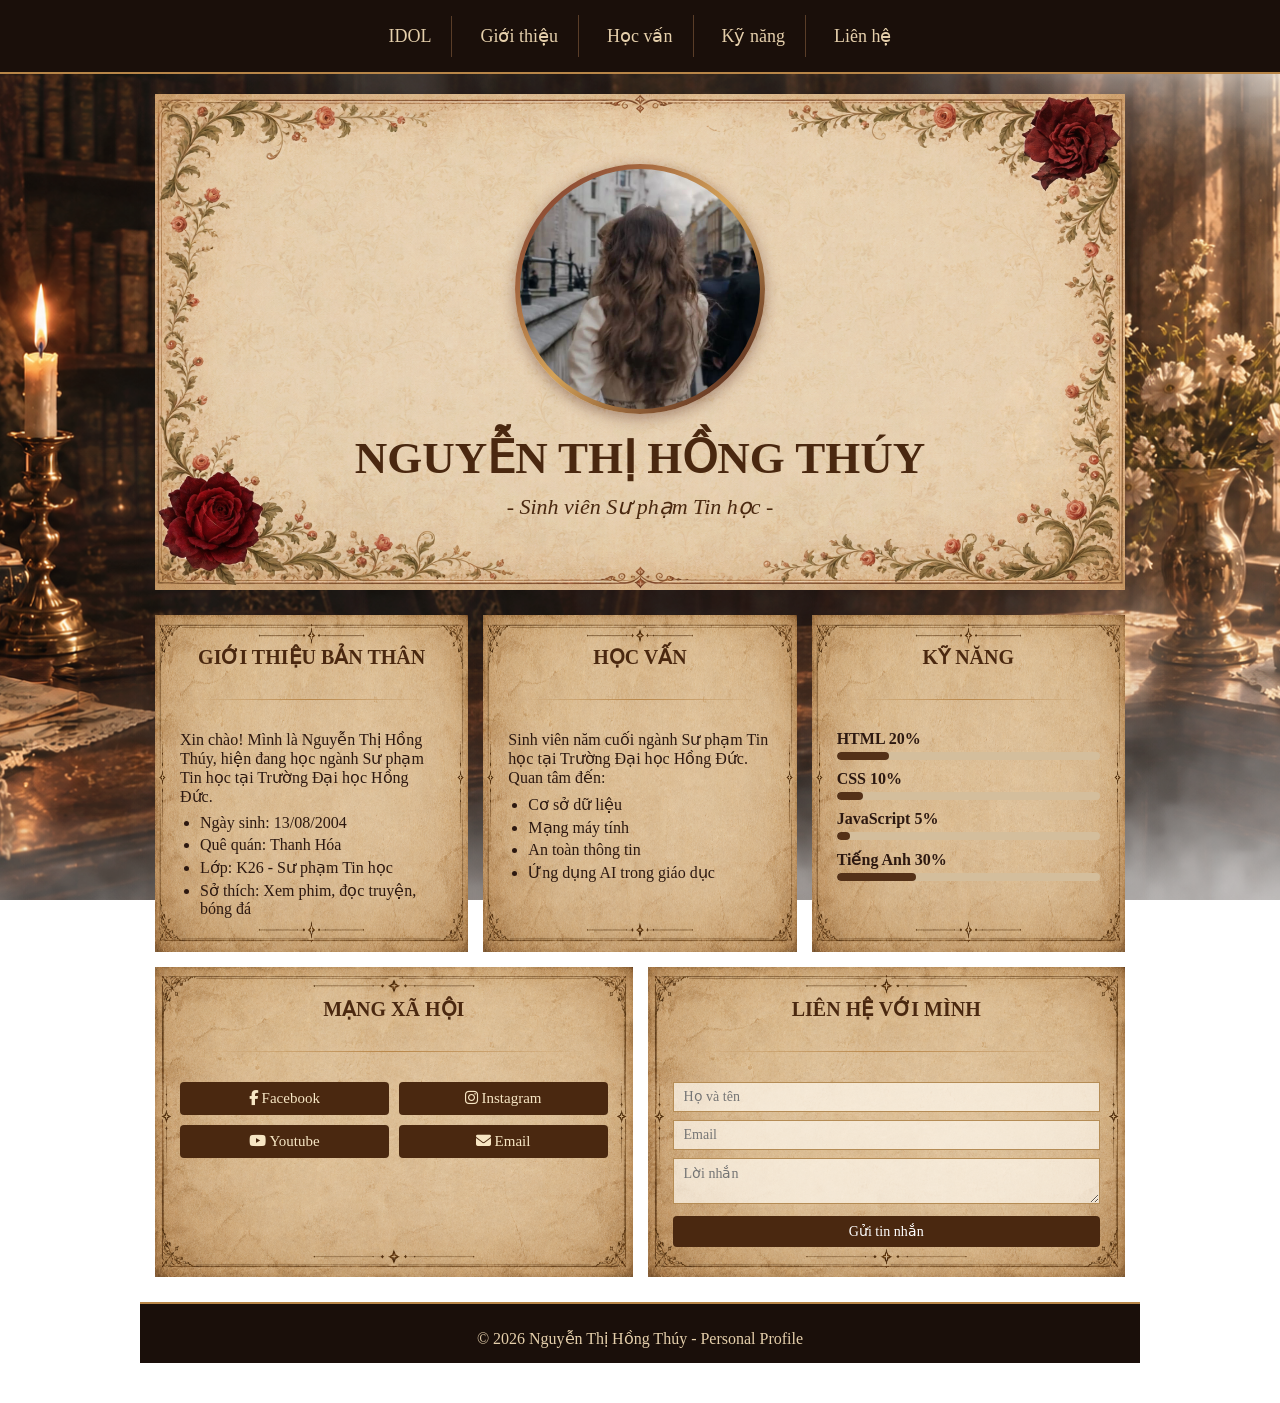
==== commit e666a8a5: "Cập nhật lần cuối" ====
--- a/index.html
+++ b/index.html
@@ -1,4 +1,4 @@
-```html
+
 <!DOCTYPE html>
 <html lang="vi">
 <head>
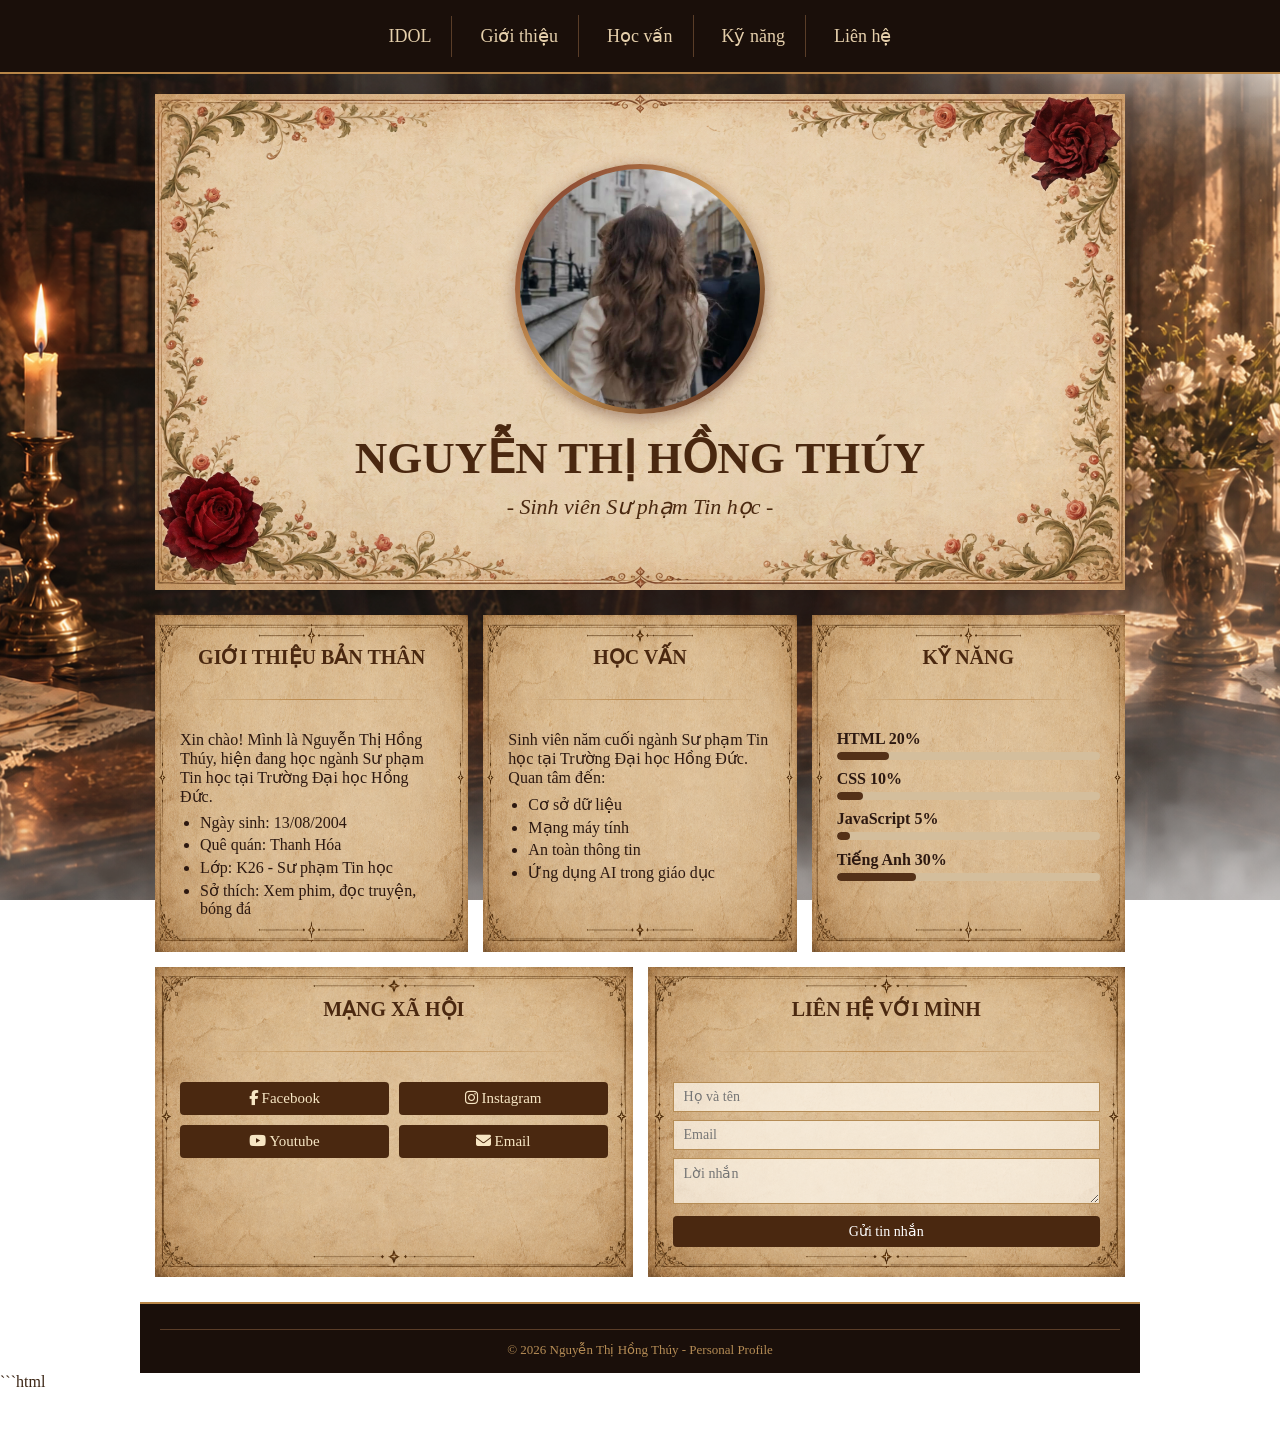
==== commit baa7dfb1: "Cap nhat lần cuối" ====
--- a/index.html
+++ b/index.html
@@ -1,4 +1,3 @@
-
 <!DOCTYPE html>
 <html lang="vi">
 <head>
@@ -146,30 +145,32 @@
                 <h2>LIÊN HỆ VỚI MÌNH</h2>
                 <hr>
 
-                <form class="bieumau">
+                <form class="bieumau" id="formLienHe">
 
                     <input
                         type="text"
+                        id="hoTen"
                         placeholder="Họ và tên"
-                        required
                     >
 
                     <input
                         type="email"
+                        id="email"
                         placeholder="Email"
-                        required
                     >
 
                     <textarea
+                        id="loiNhan"
                         rows="2"
                         placeholder="Lời nhắn"
-                        required
                     ></textarea>
 
-                    <button type="button">
+                    <button type="submit">
                         Gửi tin nhắn
                     </button>
 
+                    <p id="thongBao"></p>
+
                 </form>
             </div>
 
@@ -179,11 +180,44 @@
 
     <footer class="chantrang">
 
-
+        <div class="banquyen">
             © 2026 Nguyễn Thị Hồng Thúy - Personal Profile
-
+        </div>
 
     </footer>
+
+    ```html
+<script>
+    const form = document.getElementById("formLienHe");
+    const thongBao = document.getElementById("thongBao");
+
+    form.addEventListener("submit", function(event) {
+        event.preventDefault();
+
+        const hoTen = document.getElementById("hoTen").value.trim();
+        const email = document.getElementById("email").value.trim();
+        const loiNhan = document.getElementById("loiNhan").value.trim();
+
+        if (hoTen === "" || email === "" || loiNhan === "") {
+            thongBao.textContent = "⚠ Vui lòng điền đầy đủ thông tin!";
+            thongBao.style.color = "#9b2c2c";
+            thongBao.style.marginTop = "10px";
+            thongBao.style.textAlign = "center";
+            return;
+        }
+
+        form.querySelectorAll("input, textarea, button").forEach(function(element) {
+            element.style.display = "none";
+        });
+
+        thongBao.textContent = "✓ Cảm ơn bạn đã gửi phản hồi!";
+        thongBao.style.color = "#3d6b35";
+        thongBao.style.marginTop = "20px";
+        thongBao.style.textAlign = "center";
+        thongBao.style.fontWeight = "bold";
+    });
+</script>
 
 </body>
 </html>
+
